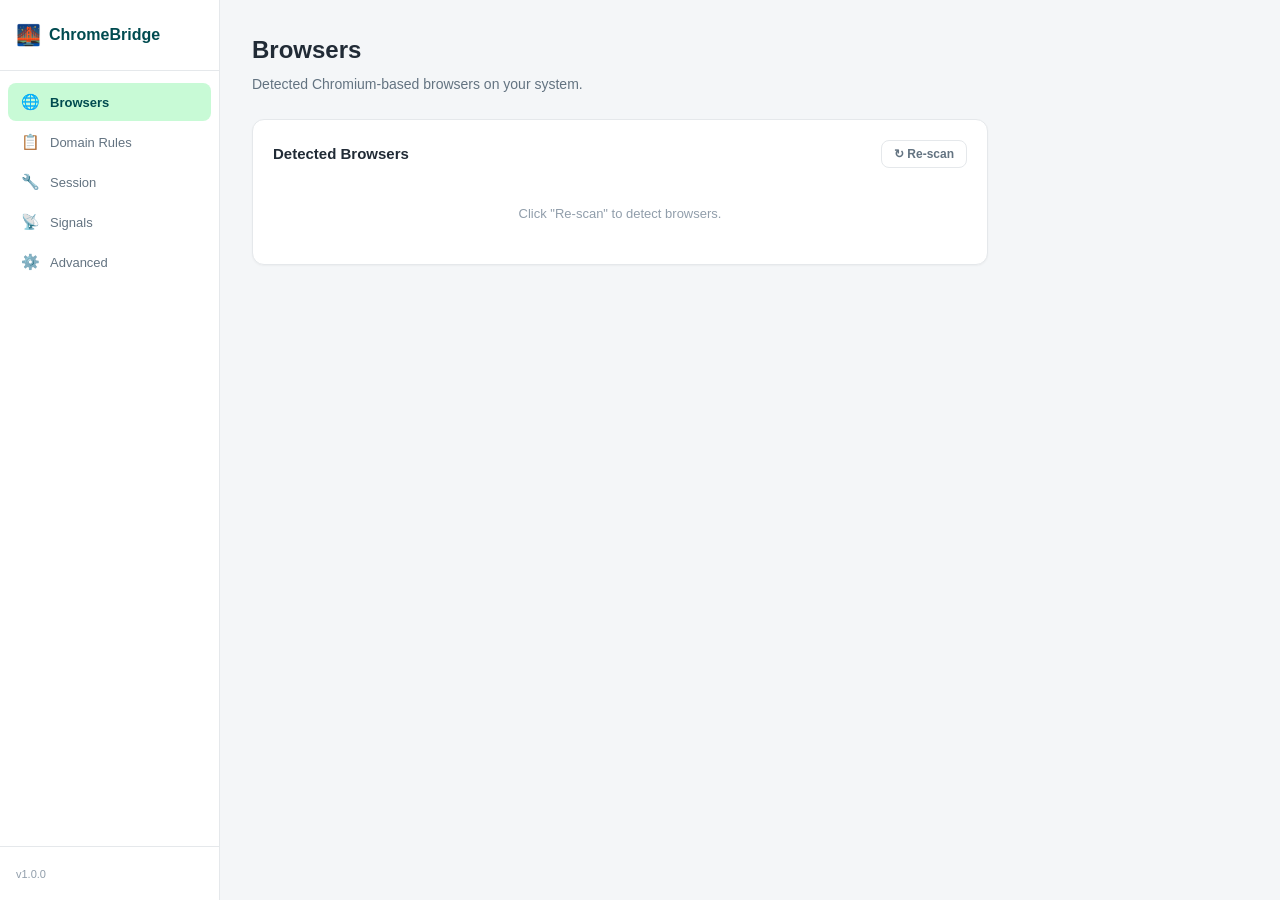
==== firefox-extension/options/index.html @ 5d859d26 "fix several bugs, fully fix cookie transfer" ====
<!DOCTYPE html>
<html lang="en">
<head>
  <meta charset="UTF-8">
  <meta name="viewport" content="width=device-width, initial-scale=1.0">
  <title>ChromeBridge — Settings</title>
  <link rel="stylesheet" href="options.css">
</head>
<body>
  <div class="options-root">

    <!-- Sidebar -->
    <aside class="sidebar">
      <div class="sidebar-header">
        <span class="sidebar-icon">🌉</span>
        <span class="sidebar-title">ChromeBridge</span>
      </div>
      <nav class="sidebar-nav">
        <button class="nav-item active" data-tab="browsers">
          <span class="nav-icon">🌐</span> Browsers
        </button>
        <button class="nav-item" data-tab="rules">
          <span class="nav-icon">📋</span> Domain Rules
        </button>
        <button class="nav-item" data-tab="session">
          <span class="nav-icon">🔧</span> Session
        </button>
        <button class="nav-item" data-tab="signals">
          <span class="nav-icon">📡</span> Signals
        </button>
        <button class="nav-item" data-tab="advanced">
          <span class="nav-icon">⚙️</span> Advanced
        </button>
      </nav>
      <div class="sidebar-footer">
        <span class="version-label">v1.0.0</span>
      </div>
    </aside>

    <!-- Main Content -->
    <main class="content">

      <!-- Tab: Browsers -->
      <section class="tab-panel active" id="tab-browsers">
        <div class="panel-header">
          <h1 class="panel-title">Browsers</h1>
          <p class="panel-desc">Detected Chromium-based browsers on your system.</p>
        </div>
        <div class="card">
          <div class="card-header">
            <h2 class="card-title">Detected Browsers</h2>
            <button class="btn btn-outline btn-sm" id="btn-rescan">↻ Re-scan</button>
          </div>
          <div class="browser-list" id="browser-list">
            <p class="empty-state">Click "Re-scan" to detect browsers.</p>
          </div>
        </div>
      </section>

      <!-- Tab: Domain Rules -->
      <section class="tab-panel" id="tab-rules">
        <div class="panel-header">
          <h1 class="panel-title">Domain Rules</h1>
          <p class="panel-desc">Configure per-domain handoff behavior.</p>
        </div>
        <div class="card">
          <div class="card-header">
            <h2 class="card-title">Rules</h2>
            <div class="card-actions">
              <button class="btn btn-outline btn-sm" id="btn-import-rules">Import</button>
              <button class="btn btn-outline btn-sm" id="btn-export-rules">Export</button>
              <button class="btn btn-primary btn-sm" id="btn-add-rule">+ Add Rule</button>
            </div>
          </div>
          <div class="table-wrapper">
            <table class="data-table" id="rules-table">
              <thead>
                <tr>
                  <th>Domain</th>
                  <th>Action</th>
                  <th>Browser</th>
                  <th>Mode</th>
                  <th>Profile</th>
                  <th></th>
                </tr>
              </thead>
              <tbody id="rules-tbody">
                <tr class="empty-row">
                  <td colspan="6" class="empty-cell">No domain rules configured.</td>
                </tr>
              </tbody>
            </table>
          </div>
        </div>

        <!-- Add Rule Modal -->
        <div class="modal-overlay" id="rule-modal" hidden>
          <div class="modal">
            <div class="modal-header">
              <h3 class="modal-title">Add Domain Rule</h3>
              <button class="modal-close" id="modal-close">✕</button>
            </div>
            <div class="modal-body">
              <div class="form-group">
                <label class="form-label">Domain</label>
                <input type="text" class="form-input" id="rule-domain" placeholder="e.g. netflix.com">
              </div>
              <div class="form-group">
                <label class="form-label">Action</label>
                <select class="form-select" id="rule-action">
                  <option value="always">Always open in Chromium</option>
                  <option value="ask">Ask every time</option>
                  <option value="never">Never open in Chromium</option>
                </select>
              </div>
              <div class="form-row">
                <div class="form-group">
                  <label class="form-label">Browser</label>
                  <select class="form-select" id="rule-browser">
                    <option value="">Default</option>
                  </select>
                </div>
                <div class="form-group">
                  <label class="form-label">Mode</label>
                  <select class="form-select" id="rule-mode">
                    <option value="">Default</option>
                    <option value="app">App</option>
                    <option value="popup">Popup</option>
                    <option value="normal">Normal</option>
                  </select>
                </div>
              </div>
              <div class="form-group">
                <label class="form-label">Profile</label>
                <select class="form-select" id="rule-profile">
                  <option value="">Default</option>
                  <option value="ephemeral">Ephemeral</option>
                  <option value="persistent">Persistent</option>
                </select>
              </div>
            </div>
            <div class="modal-footer">
              <button class="btn btn-outline" id="modal-cancel">Cancel</button>
              <button class="btn btn-primary" id="modal-save">Save Rule</button>
            </div>
          </div>
        </div>
      </section>

      <!-- Tab: Session -->
      <section class="tab-panel" id="tab-session">
        <div class="panel-header">
          <h1 class="panel-title">Session</h1>
          <p class="panel-desc">Configure session behavior and data portability.</p>
        </div>

        <div class="card">
          <h2 class="card-title">Default Profile</h2>
          <div class="form-group">
            <label class="form-label">Default profile mode</label>
            <select class="form-select" id="session-profile-mode">
              <option value="ephemeral">Ephemeral (temp, wiped on close)</option>
              <option value="persistent">Persistent (kept across sessions)</option>
            </select>
          </div>
        </div>

        <div class="card" id="persistent-profiles-card">
          <h2 class="card-title">Persistent Profile Paths</h2>
          <p class="card-desc">Specify a custom user data directory for each browser when using persistent mode. Leave blank to use the default path.</p>
          <div id="persistent-profiles-list">
            <!-- Populated by JS -->
          </div>
        </div>

        <div class="card">
          <h2 class="card-title">Data Portability</h2>
          <div class="toggle-group">
            <label class="toggle-row">
              <span class="toggle-label">Port cookies to Chromium</span>
              <input type="checkbox" class="toggle-input" id="session-cookies" checked>
            </label>
            <label class="toggle-row">
              <span class="toggle-label">Port localStorage to Chromium</span>
              <input type="checkbox" class="toggle-input" id="session-localstorage" checked>
            </label>
            <label class="toggle-row">
              <span class="toggle-label">Record handoffs in Firefox history</span>
              <input type="checkbox" class="toggle-input" id="session-history" checked>
            </label>
          </div>
        </div>

        <div class="card">
          <h2 class="card-title">Behavior</h2>
          <div class="toggle-group">
            <label class="toggle-row">
              <span class="toggle-label">Clean up temp profile on close</span>
              <input type="checkbox" class="toggle-input" id="session-cleanup" checked>
            </label>
            <label class="toggle-row">
              <span class="toggle-label">Pass incognito state to Chromium</span>
              <input type="checkbox" class="toggle-input" id="session-incognito" checked>
            </label>
            <label class="toggle-row">
              <span class="toggle-label">Discard Firefox tab after handoff</span>
              <input type="checkbox" class="toggle-input" id="session-discard">
            </label>
            <label class="toggle-row">
              <span class="toggle-label">Show feedback prompt on session close</span>
              <input type="checkbox" class="toggle-input" id="session-feedback" checked>
            </label>
          </div>
        </div>

        <button class="btn btn-primary" id="btn-save-session">Save Session Settings</button>
      </section>

      <!-- Tab: Signals -->
      <section class="tab-panel" id="tab-signals">
        <div class="panel-header">
          <h1 class="panel-title">Signal Detection</h1>
          <p class="panel-desc">Enable smart detection to get notified when a site may work better in Chromium. All detectors are disabled by default.</p>
        </div>
        <div class="card">
          <h2 class="card-title">Detectors</h2>
          <div class="toggle-group">
            <label class="toggle-row">
              <div class="toggle-info">
                <span class="toggle-label">DRM / Widevine detection</span>
                <span class="toggle-desc">Detect when a site requests DRM media keys</span>
              </div>
              <input type="checkbox" class="toggle-input" id="signal-drm">
            </label>
            <label class="toggle-row">
              <div class="toggle-info">
                <span class="toggle-label">HLS / m3u8 stream detection</span>
                <span class="toggle-desc">Detect HLS streaming requests</span>
              </div>
              <input type="checkbox" class="toggle-input" id="signal-hls">
            </label>
            <label class="toggle-row">
              <div class="toggle-info">
                <span class="toggle-label">Video buffering detection</span>
                <span class="toggle-desc">Detect repeated video stalling events</span>
              </div>
              <input type="checkbox" class="toggle-input" id="signal-buffering">
            </label>
            <label class="toggle-row">
              <div class="toggle-info">
                <span class="toggle-label">SecurityError detection</span>
                <span class="toggle-desc">Detect cross-origin security errors</span>
              </div>
              <input type="checkbox" class="toggle-input" id="signal-security">
            </label>
          </div>
        </div>
        <div class="card">
          <h2 class="card-title">Thresholds</h2>
          <div class="form-group">
            <label class="form-label">Buffering event threshold</label>
            <div class="range-row">
              <input type="range" class="form-range" id="signal-buffering-threshold" min="1" max="10" value="3">
              <span class="range-value" id="buffering-threshold-value">3</span>
            </div>
            <p class="form-hint">Number of buffering events before suggesting Chromium.</p>
          </div>
        </div>
        <button class="btn btn-primary" id="btn-save-signals">Save Signal Settings</button>
      </section>

      <!-- Tab: Advanced -->
      <section class="tab-panel" id="tab-advanced">
        <div class="panel-header">
          <h1 class="panel-title">Advanced</h1>
          <p class="panel-desc">Bridge configuration, CLI flags, and diagnostics.</p>
        </div>
        <div class="card">
          <h2 class="card-title">Bridge Health</h2>
          <div class="health-status" id="health-status">
            <span class="health-dot" id="health-dot"></span>
            <span id="health-text">Checking…</span>
          </div>
          <button class="btn btn-outline btn-sm" id="btn-check-health" style="margin-top:12px">Check Now</button>
        </div>
        <div class="card">
          <h2 class="card-title">Extra CLI Flags</h2>
          <p class="card-desc">Additional command-line arguments appended to every Chromium launch. One per line.</p>
          <textarea class="form-textarea" id="advanced-flags" rows="5" placeholder="--disable-infobars&#10;--disable-sync"></textarea>
        </div>
        <div class="card">
          <h2 class="card-title">Raw Config</h2>
          <p class="card-desc">Edit the bridge's config.json directly. Be careful — invalid JSON will break the bridge.</p>
          <textarea class="form-textarea monospace" id="advanced-config" rows="12" placeholder="Loading config…"></textarea>
          <button class="btn btn-outline btn-sm" id="btn-save-config" style="margin-top:12px">Save Config</button>
        </div>
      </section>

    </main>
  </div>
  <script src="options.js"></script>
</body>
</html>
---- firefox-extension/options/options.css ----
/* ────────────────────────────────────────────────────
   ChromeBridge Options — Modern Minimal Design
   ──────────────────────────────────────────────────── */

:root {
  --primary-lighter: #C8FAD6;
  --primary-light: #5BE49B;
  --primary-main: #00A76F;
  --primary-dark: #007867;
  --primary-darker: #004B50;
  --bg-primary: #FFFFFF;
  --bg-secondary: #F4F6F8;
  --bg-tertiary: #F9FAFB;
  --text-primary: #212B36;
  --text-secondary: #637381;
  --text-disabled: #919EAB;
  --border: #E5E8EB;
  --error: #FF5630;
  --warning: #FFAB00;
  --radius-sm: 6px;
  --radius-md: 8px;
  --radius-lg: 12px;
  --shadow-sm: 0 1px 2px rgba(0,0,0,0.04);
  --shadow-md: 0 2px 8px rgba(0,0,0,0.06);
  --transition: 150ms ease;
}

* { margin: 0; padding: 0; box-sizing: border-box; }

body {
  font-family: Inter, -apple-system, BlinkMacSystemFont, "Segoe UI", Roboto, sans-serif;
  font-size: 14px; line-height: 1.5; color: var(--text-primary);
  background: var(--bg-secondary); -webkit-font-smoothing: antialiased;
}

.options-root { display: flex; min-height: 100vh; }

/* ── Sidebar ──────────────────────────────────────── */
.sidebar {
  width: 220px; background: var(--bg-primary); border-right: 1px solid var(--border);
  display: flex; flex-direction: column; position: fixed; top: 0; bottom: 0;
}
.sidebar-header {
  display: flex; align-items: center; gap: 8px; padding: 20px 16px;
  border-bottom: 1px solid var(--border);
}
.sidebar-icon { font-size: 20px; }
.sidebar-title { font-size: 16px; font-weight: 700; color: var(--primary-darker); }
.sidebar-nav { flex: 1; padding: 12px 8px; display: flex; flex-direction: column; gap: 2px; }
.nav-item {
  display: flex; align-items: center; gap: 10px; padding: 10px 12px;
  font-size: 13px; font-weight: 500; color: var(--text-secondary);
  background: none; border: none; border-radius: var(--radius-md);
  cursor: pointer; transition: all var(--transition); text-align: left; font-family: inherit;
}
.nav-item:hover { color: var(--text-primary); background: var(--bg-secondary); }
.nav-item.active {
  color: var(--primary-darker); background: var(--primary-lighter); font-weight: 600;
}
.nav-icon { font-size: 15px; width: 20px; text-align: center; }
.sidebar-footer { padding: 16px; border-top: 1px solid var(--border); }
.version-label { font-size: 11px; color: var(--text-disabled); }

/* ── Content ──────────────────────────────────────── */
.content { margin-left: 220px; flex: 1; padding: 32px; max-width: 800px; }
.tab-panel { display: none; }
.tab-panel.active { display: block; }
.panel-header { margin-bottom: 24px; }
.panel-title { font-size: 24px; font-weight: 700; color: var(--text-primary); margin-bottom: 6px; }
.panel-desc { font-size: 14px; color: var(--text-secondary); }

/* ── Cards ────────────────────────────────────────── */
.card {
  background: var(--bg-primary); border: 1px solid var(--border); border-radius: var(--radius-lg);
  padding: 20px; margin-bottom: 16px; box-shadow: var(--shadow-sm);
}
.card-header { display: flex; align-items: center; justify-content: space-between; margin-bottom: 16px; }
.card-title { font-size: 15px; font-weight: 600; color: var(--text-primary); margin-bottom: 12px; }
.card-header .card-title { margin-bottom: 0; }
.card-desc { font-size: 13px; color: var(--text-secondary); margin-bottom: 12px; }
.card-actions { display: flex; gap: 8px; }

/* ── Buttons ──────────────────────────────────────── */
.btn {
  display: inline-flex; align-items: center; justify-content: center; gap: 6px;
  padding: 8px 16px; font-size: 13px; font-weight: 600; font-family: inherit;
  border: none; border-radius: var(--radius-md); cursor: pointer;
  transition: all var(--transition); outline: none;
}
.btn-primary { color: #fff; background: var(--primary-main); }
.btn-primary:hover { background: var(--primary-dark); }
.btn-outline { color: var(--text-secondary); background: var(--bg-primary); border: 1px solid var(--border); }
.btn-outline:hover { color: var(--text-primary); border-color: var(--primary-light); }
.btn-sm { padding: 6px 12px; font-size: 12px; }
.btn-danger { color: #fff; background: var(--error); }
.btn-danger:hover { background: #e04a2a; }

/* ── Table ────────────────────────────────────────── */
.table-wrapper { overflow-x: auto; }
.data-table { width: 100%; border-collapse: collapse; font-size: 13px; }
.data-table th {
  text-align: left; padding: 8px 12px; font-size: 11px; font-weight: 600;
  color: var(--text-secondary); text-transform: uppercase; letter-spacing: 0.04em;
  border-bottom: 1px solid var(--border);
}
.data-table td { padding: 10px 12px; border-bottom: 1px solid var(--border); color: var(--text-primary); }
.data-table tr:last-child td { border-bottom: none; }
.empty-cell { text-align: center; color: var(--text-disabled); padding: 24px !important; }

/* ── Forms ────────────────────────────────────────── */
.form-group { margin-bottom: 16px; }
.form-label { display: block; font-size: 12px; font-weight: 600; color: var(--text-secondary); margin-bottom: 6px; text-transform: uppercase; letter-spacing: 0.04em; }
.form-input, .form-select {
  width: 100%; padding: 8px 12px; font-size: 13px; font-family: inherit;
  color: var(--text-primary); background: var(--bg-tertiary); border: 1px solid var(--border);
  border-radius: var(--radius-md); transition: border-color var(--transition); outline: none;
}
.form-input:focus, .form-select:focus { border-color: var(--primary-main); box-shadow: 0 0 0 2px rgba(0,167,111,0.12); }
.form-textarea {
  width: 100%; padding: 10px 12px; font-size: 13px; font-family: inherit;
  color: var(--text-primary); background: var(--bg-tertiary); border: 1px solid var(--border);
  border-radius: var(--radius-md); resize: vertical; outline: none;
}
.form-textarea:focus { border-color: var(--primary-main); box-shadow: 0 0 0 2px rgba(0,167,111,0.12); }
.form-textarea.monospace { font-family: "SF Mono", "Fira Code", Consolas, monospace; font-size: 12px; }
.form-hint { font-size: 12px; color: var(--text-disabled); margin-top: 4px; }
.form-row { display: flex; gap: 12px; }
.form-row .form-group { flex: 1; }

/* ── Toggles ──────────────────────────────────────── */
.toggle-group { display: flex; flex-direction: column; gap: 4px; }
.toggle-row {
  display: flex; align-items: center; justify-content: space-between;
  padding: 10px 0; cursor: pointer; border-bottom: 1px solid var(--bg-secondary);
}
.toggle-row:last-child { border-bottom: none; }
.toggle-info { display: flex; flex-direction: column; gap: 2px; }
.toggle-label { font-size: 13px; font-weight: 500; color: var(--text-primary); }
.toggle-desc { font-size: 12px; color: var(--text-secondary); }
.toggle-input {
  width: 36px; height: 20px; appearance: none; background: var(--text-disabled);
  border-radius: 10px; position: relative; cursor: pointer; transition: background var(--transition);
  flex-shrink: 0;
}
.toggle-input::before {
  content: ""; position: absolute; top: 2px; left: 2px; width: 16px; height: 16px;
  background: #fff; border-radius: 50%; transition: transform var(--transition);
}
.toggle-input:checked { background: var(--primary-main); }
.toggle-input:checked::before { transform: translateX(16px); }

/* ── Range ────────────────────────────────────────── */
.range-row { display: flex; align-items: center; gap: 12px; }
.form-range { flex: 1; accent-color: var(--primary-main); }
.range-value { font-size: 14px; font-weight: 600; color: var(--primary-darker); min-width: 20px; text-align: center; }

/* ── Health ────────────────────────────────────────── */
.health-status { display: flex; align-items: center; gap: 8px; font-size: 13px; }
.health-dot { width: 10px; height: 10px; border-radius: 50%; background: var(--text-disabled); }
.health-dot.ok { background: var(--primary-main); }
.health-dot.fail { background: var(--error); }

/* ── Browser List ─────────────────────────────────── */
.browser-list { display: flex; flex-direction: column; gap: 8px; }
.browser-item {
  display: flex; align-items: center; justify-content: space-between;
  padding: 12px; background: var(--bg-tertiary); border-radius: var(--radius-md);
  border: 1px solid var(--border);
}
.browser-item.default { border-color: var(--primary-light); background: var(--primary-lighter); }
.browser-info { display: flex; align-items: center; gap: 10px; }
.browser-name { font-weight: 600; font-size: 13px; }
.browser-version { font-size: 12px; color: var(--text-secondary); }
.browser-path { font-size: 11px; color: var(--text-disabled); font-family: monospace; }
.empty-state { text-align: center; color: var(--text-disabled); padding: 20px; font-size: 13px; }

/* ── Modal ────────────────────────────────────────── */
.modal-overlay {
  position: fixed; inset: 0; background: rgba(0,0,0,0.3); display: flex;
  align-items: center; justify-content: center; z-index: 1000;
}
.modal {
  background: var(--bg-primary); border-radius: var(--radius-lg); width: 440px;
  box-shadow: 0 8px 32px rgba(0,0,0,0.12); overflow: hidden;
}
.modal-header {
  display: flex; align-items: center; justify-content: space-between;
  padding: 16px 20px; border-bottom: 1px solid var(--border);
}
.modal-title { font-size: 15px; font-weight: 600; }
.modal-close {
  width: 28px; height: 28px; display: flex; align-items: center; justify-content: center;
  background: none; border: none; border-radius: var(--radius-sm); cursor: pointer;
  color: var(--text-secondary); font-size: 14px; transition: all var(--transition);
}
.modal-close:hover { background: var(--bg-secondary); color: var(--text-primary); }
.modal-body { padding: 20px; }
.modal-footer { display: flex; justify-content: flex-end; gap: 8px; padding: 16px 20px; border-top: 1px solid var(--border); }

[hidden] { display: none !important; }
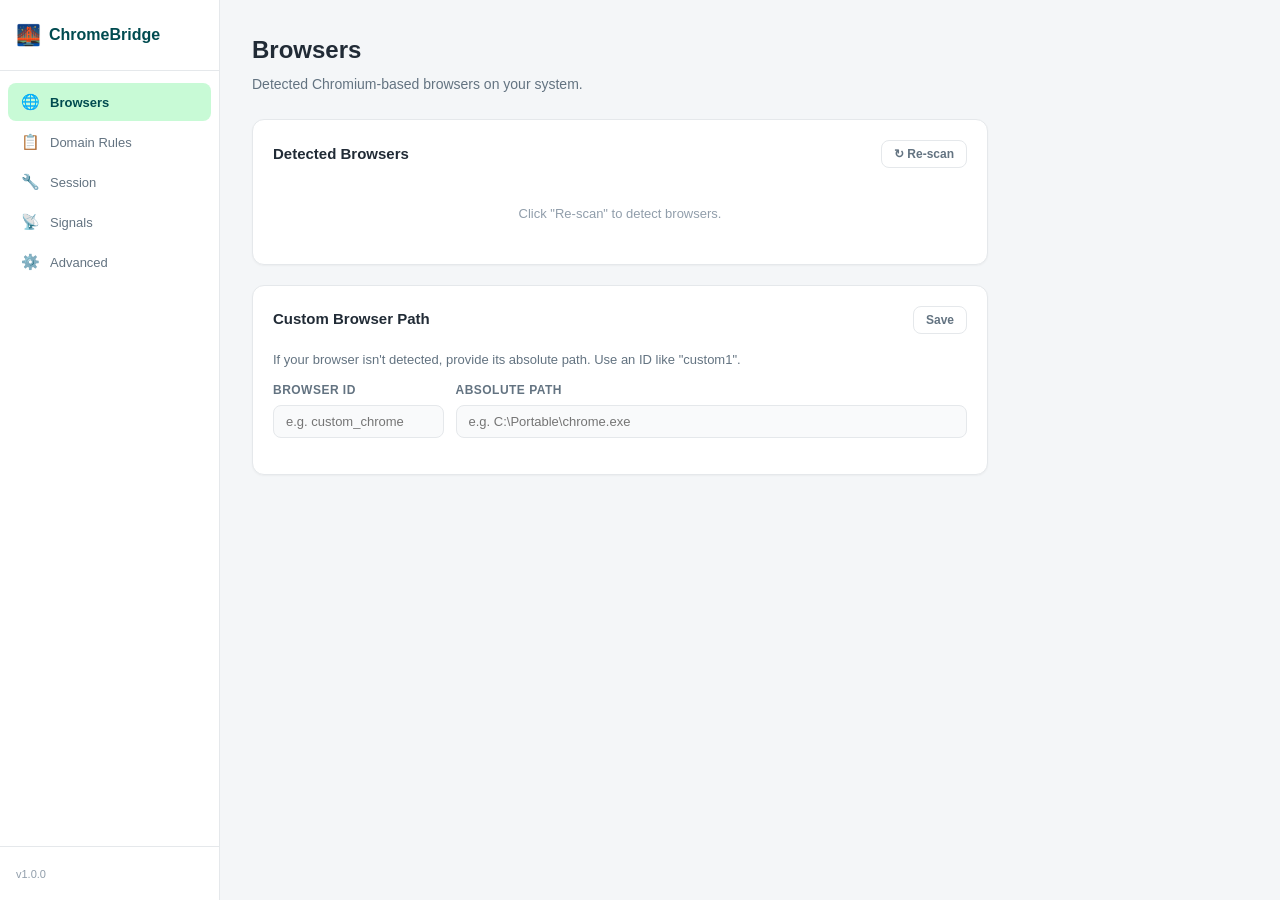
==== commit b5440f0f: "fix pwa, custom browser path" ====
--- a/firefox-extension/options/index.html
+++ b/firefox-extension/options/index.html
@@ -53,6 +53,23 @@
           </div>
           <div class="browser-list" id="browser-list">
             <p class="empty-state">Click "Re-scan" to detect browsers.</p>
+          </div>
+        </div>
+        <div class="card" style="margin-top:20px">
+          <div class="card-header">
+            <h2 class="card-title">Custom Browser Path</h2>
+            <button class="btn btn-outline btn-sm" id="btn-save-custom-browser">Save</button>
+          </div>
+          <p class="card-desc">If your browser isn't detected, provide its absolute path. Use an ID like "custom1".</p>
+          <div class="form-row">
+            <div class="form-group" style="flex:1">
+              <label class="form-label">Browser ID</label>
+              <input type="text" class="form-input" id="custom-browser-id" placeholder="e.g. custom_chrome">
+            </div>
+            <div class="form-group" style="flex:3">
+              <label class="form-label">Absolute Path</label>
+              <input type="text" class="form-input" id="custom-browser-path" placeholder="e.g. C:\Portable\chrome.exe">
+            </div>
           </div>
         </div>
       </section>
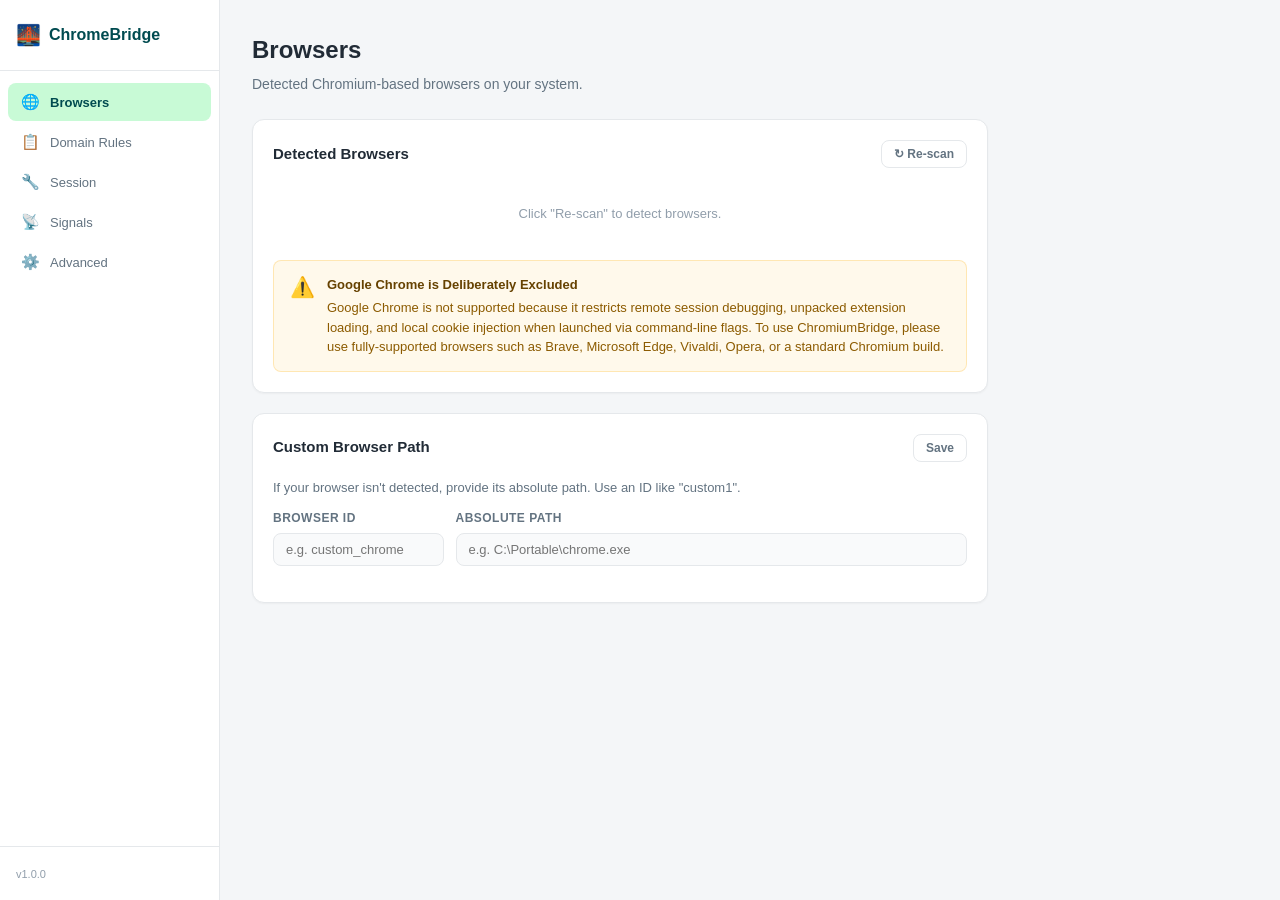
==== commit 6c05db17: "fix bugs related to custom profiles and with empty cookies being passed, create readme" ====
--- a/firefox-extension/options/index.html
+++ b/firefox-extension/options/index.html
@@ -53,6 +53,13 @@
           </div>
           <div class="browser-list" id="browser-list">
             <p class="empty-state">Click "Re-scan" to detect browsers.</p>
+          </div>
+          <div class="chrome-notice">
+            <div class="chrome-notice-icon">⚠️</div>
+            <div class="chrome-notice-body">
+              <div class="chrome-notice-title">Google Chrome is Deliberately Excluded</div>
+              Google Chrome is not supported because it restricts remote session debugging, unpacked extension loading, and local cookie injection when launched via command-line flags. To use ChromiumBridge, please use fully-supported browsers such as Brave, Microsoft Edge, Vivaldi, Opera, or a standard Chromium build.
+            </div>
           </div>
         </div>
         <div class="card" style="margin-top:20px">
@@ -172,7 +179,7 @@
         </div>
 
         <div class="card">
-          <h2 class="card-title">Default Profile</h2>
+          <h2 class="card-title">Defaults</h2>
           <div class="form-group">
             <label class="form-label">Default profile mode</label>
             <select class="form-select" id="session-profile-mode">
@@ -180,11 +187,19 @@
               <option value="persistent">Persistent (kept across sessions)</option>
             </select>
           </div>
+          <div class="form-group">
+            <label class="form-label">Default window mode</label>
+            <select class="form-select" id="session-default-mode">
+              <option value="popup">Popup (compact window)</option>
+              <option value="normal">Normal (full browser, maximized)</option>
+              <option value="app">App (minimal UI, no extensions toolbar)</option>
+            </select>
+          </div>
         </div>
 
         <div class="card" id="persistent-profiles-card">
           <h2 class="card-title">Persistent Profile Paths</h2>
-          <p class="card-desc">Specify a custom user data directory for each browser when using persistent mode. Leave blank to use the default path.</p>
+          <p class="card-desc">Choose an existing browser profile or specify a custom user data directory. <strong>⚠ Close the target browser before using its profile — Chromium locks profiles in use.</strong></p>
           <div id="persistent-profiles-list">
             <!-- Populated by JS -->
           </div>
@@ -200,6 +215,10 @@
             <label class="toggle-row">
               <span class="toggle-label">Port localStorage to Chromium</span>
               <input type="checkbox" class="toggle-input" id="session-localstorage" checked>
+            </label>
+            <label class="toggle-row">
+              <span class="toggle-label">Port sessionStorage to Chromium</span>
+              <input type="checkbox" class="toggle-input" id="session-sessionstorage" checked>
             </label>
             <label class="toggle-row">
               <span class="toggle-label">Record handoffs in Firefox history</span>
@@ -299,6 +318,20 @@
             <span id="health-text">Checking…</span>
           </div>
           <button class="btn btn-outline btn-sm" id="btn-check-health" style="margin-top:12px">Check Now</button>
+        </div>
+        <div class="card">
+          <h2 class="card-title">Bridge Paths</h2>
+          <p class="card-desc">Configure the location of the Python interpreter and bridge scripts. Useful if you extracted the package to a custom location.</p>
+          <div class="form-group">
+            <label class="form-label">Python executable path</label>
+            <input type="text" class="form-input" id="advanced-python-path" placeholder="Auto-detected (e.g. C:\Python\python.exe)">
+          </div>
+          <div class="form-group">
+            <label class="form-label">Bridge folder path</label>
+            <input type="text" class="form-input" id="advanced-bridge-dir" placeholder="Auto-detected (e.g. C:\ChromiumBridge\bridge)">
+          </div>
+          <button class="btn btn-outline btn-sm" id="btn-reinstall" style="margin-top:8px">🔄 Reinstall Native Host</button>
+          <span class="reinstall-status" id="reinstall-status" style="margin-left:12px;font-size:12px;color:var(--text-secondary)"></span>
         </div>
         <div class="card">
           <h2 class="card-title">Extra CLI Flags</h2>
--- a/firefox-extension/options/options.css
+++ b/firefox-extension/options/options.css
@@ -198,3 +198,29 @@
 .modal-footer { display: flex; justify-content: flex-end; gap: 8px; padding: 16px 20px; border-top: 1px solid var(--border); }
 
 [hidden] { display: none !important; }
+
+/* ── Chrome Exclusion Notice ──────────────────────── */
+.chrome-notice {
+  background: rgba(255, 171, 0, 0.08);
+  border: 1px solid rgba(255, 171, 0, 0.24);
+  border-radius: var(--radius-md);
+  padding: 14px 16px;
+  margin-top: 16px;
+  display: flex;
+  gap: 12px;
+}
+.chrome-notice-icon {
+  font-size: 20px;
+  line-height: 1;
+  margin-top: 2px;
+}
+.chrome-notice-body {
+  font-size: 13px;
+  line-height: 1.5;
+  color: #8C5B00;
+}
+.chrome-notice-title {
+  font-weight: 600;
+  margin-bottom: 4px;
+  color: #664200;
+}
